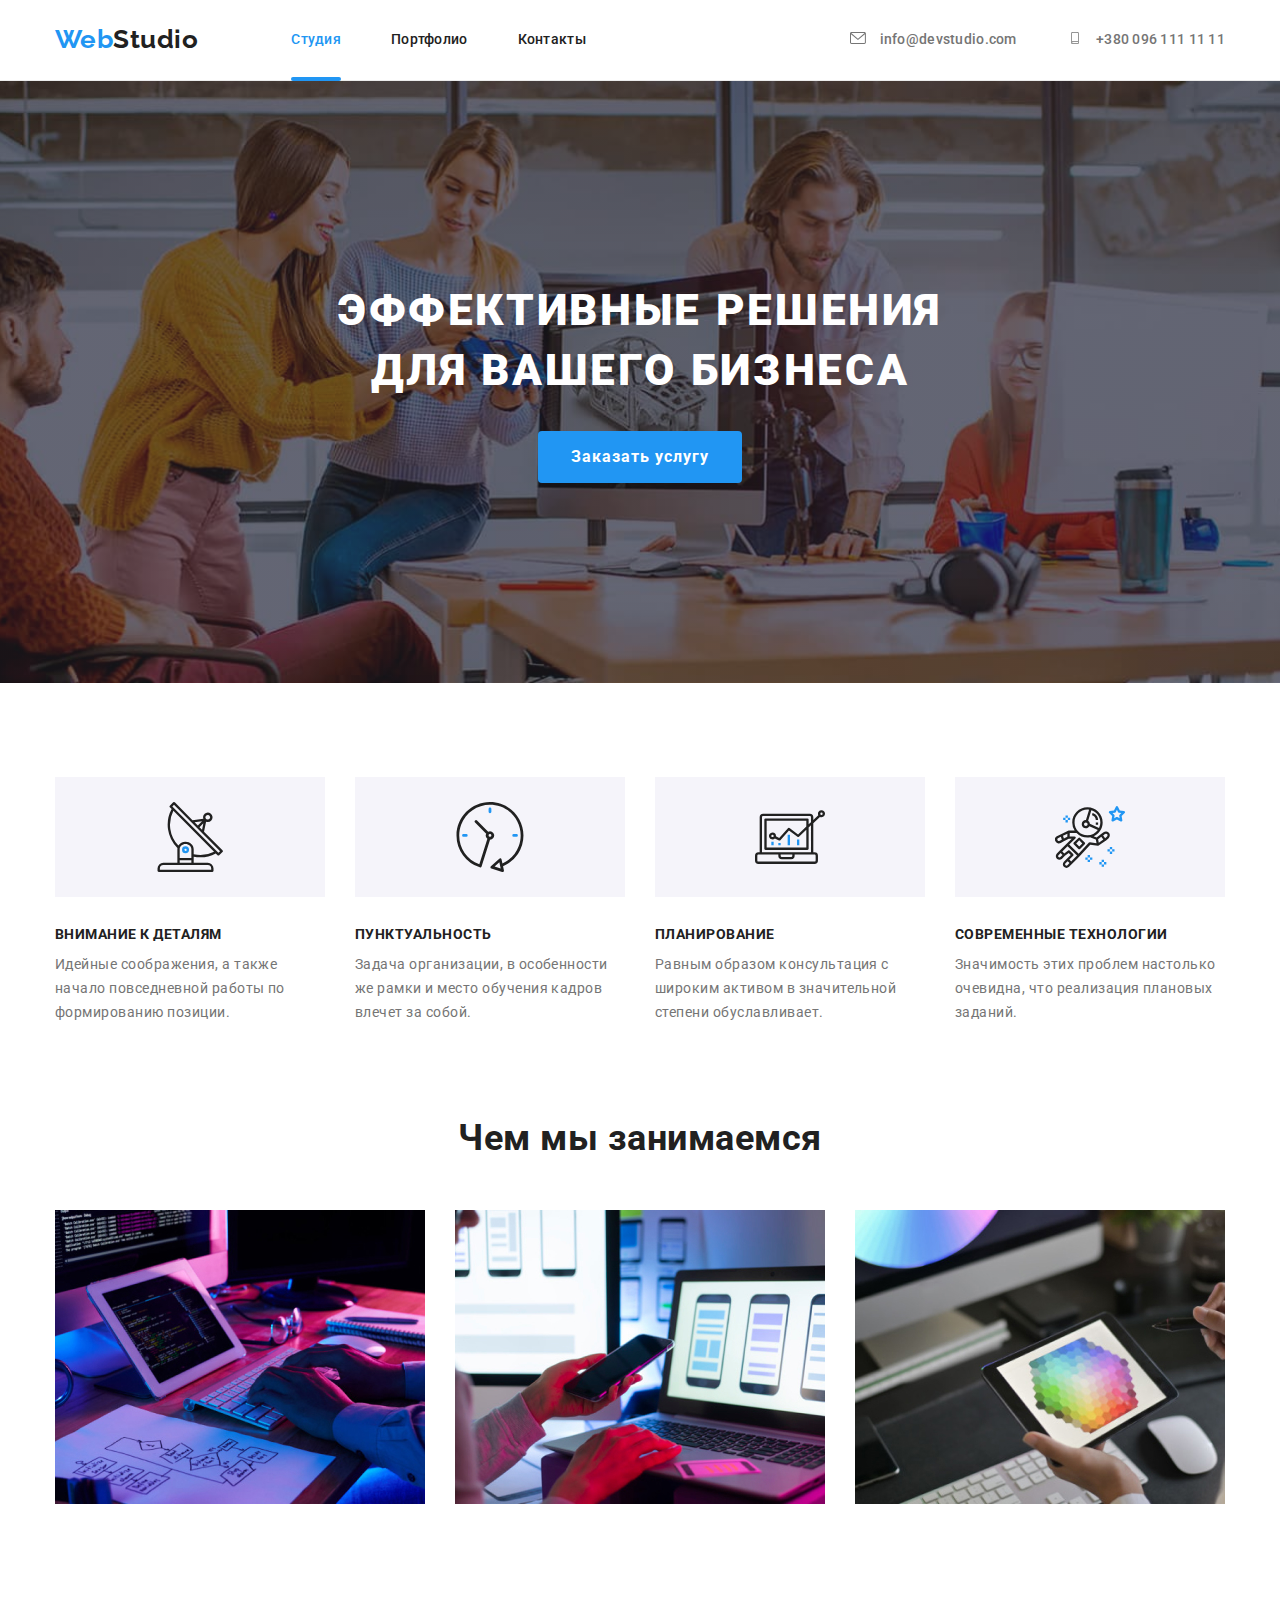
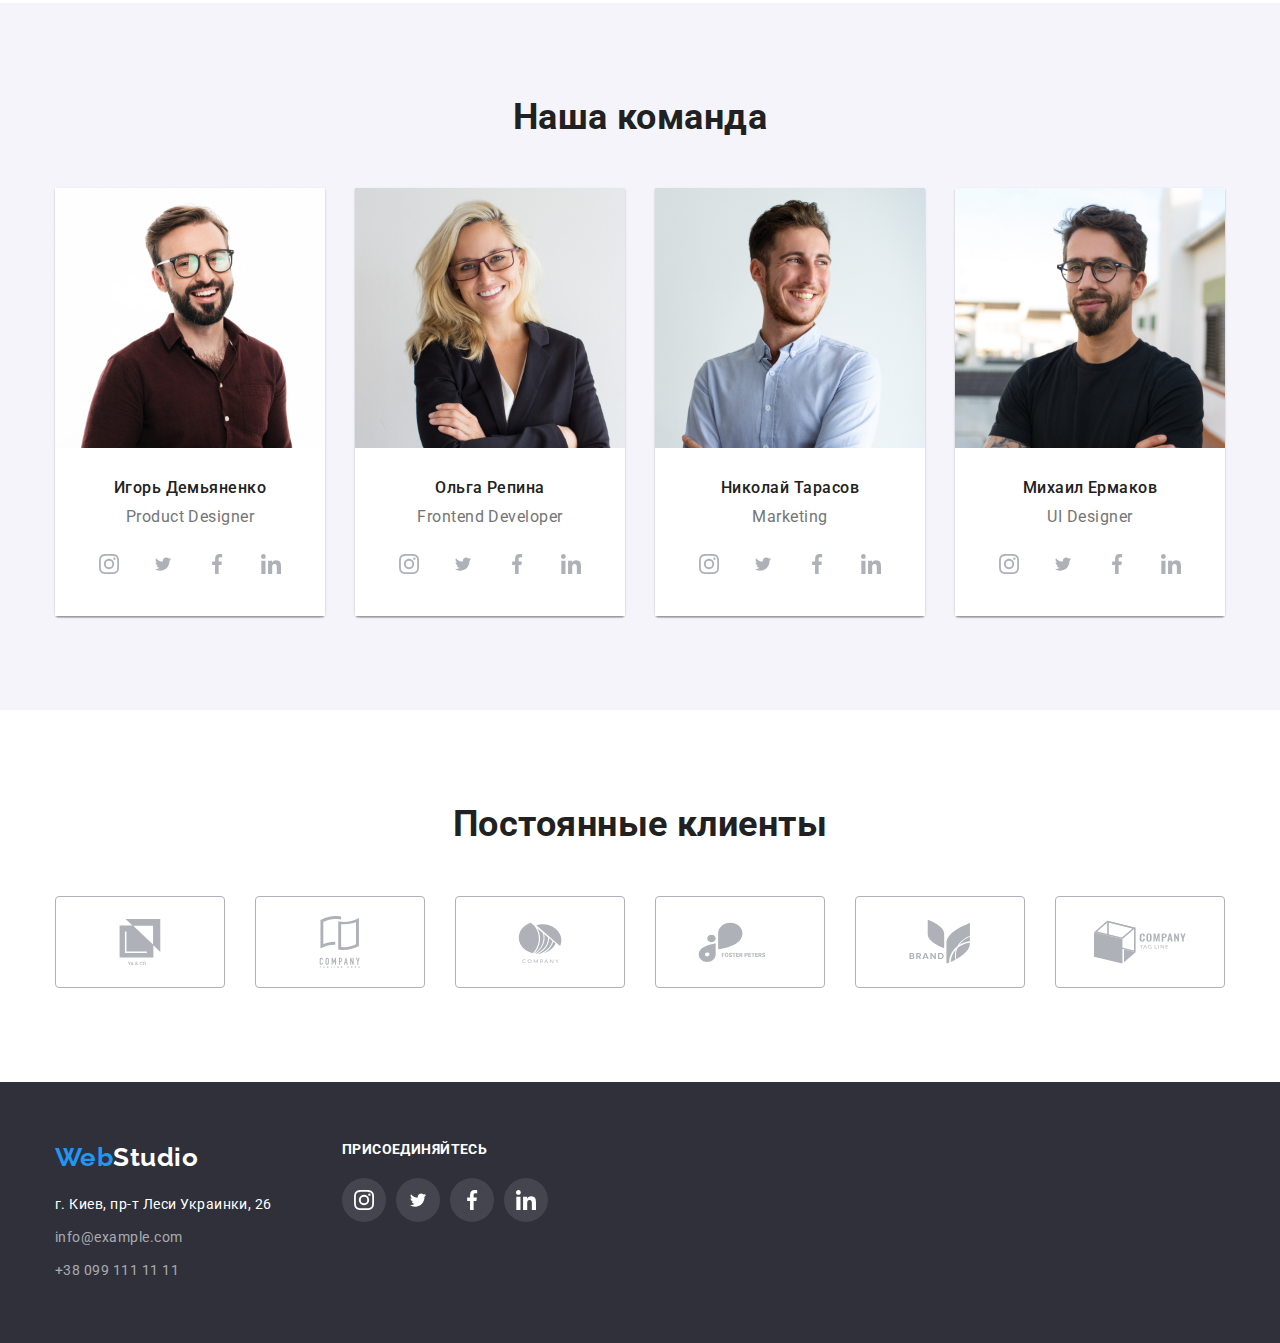
==== index.html @ bb113593 "Summary" ====
<!DOCTYPE html>
<html lang="ru">
  <head>
    <meta charset="UTF-8" />
    <meta http-equiv="X-UA-Compatible" content="IE=edge" />
    <meta name="viewport" content="width=device-width, initial-scale=1.0" />
    <link rel="preconnect" href="https://fonts.googleapis.com" />
    <link rel="preconnect" href="https://fonts.gstatic.com" crossorigin />
    <link
      href="https://fonts.googleapis.com/css2?family=Raleway:wght@700&family=Roboto:wght@400;500;700;900&display=swap"
      rel="stylesheet"
    />
    <link
      rel="stylesheet"
      href="https://cdnjs.cloudflare.com/ajax/libs/modern-normalize/1.1.0/modern-normalize.css"
      integrity="sha512-Y0MM+V6ymRKN2zStTqzQ227DWhhp4Mzdo6gnlRnuaNCbc+YN/ZH0sBCLTM4M0oSy9c9VKiCvd4Jk44aCLrNS5Q=="
      crossorigin="anonymous"
      referrerpolicy="no-referrer"
    />
    <title>Web Studio (Version 2.1)</title>
    <link rel="stylesheet" href="./css/styles.css" />
  </head>
  <body>
    <header class="header">
      <div class="container">
        <nav header-nav>
          <a href="./index.html" class="header-logo"
            >Web<span class="dark-logo">Studio</span></a
          >
          <ul class="header-list list">
            <li class="header-item">
              <a href="./index.html" class="link current">Студия</a>
            </li>
            <li class="header-item">
              <a href="./portfolio.html" class="link">Портфолио</a>
            </li>
            <li class="header-item"><a href="" class="link">Контакты</a></li>
          </ul>
        </nav>
        <ul class="header-contact list">
          <li class="contact-item">
            <a href="mailto:info@devstudio.com" class="contact-link link"
              ><svg class="contact-icon" widght="16" height="12">
                <use href="./images/icons.svg#icon-envelope"></use>
              </svg>
              info@devstudio.com</a
            >
          </li>
          <li class="contact-item">
            <a href="tel:+380961111111" class="contact-link link"
              ><svg class="contact-icon" widght="16" height="12">
                <use href="./images/icons.svg#icon-smartphone"></use>
              </svg>
              +380 096 111 11 11</a
            >
          </li>
        </ul>
      </div>
    </header>
    <main>
      <section class="hero">
        <div class="container">
          <h1 class="hero-title">Эффективные решения для вашего бизнеса</h1>
          <button type="button" class="hero-button button" data-modal-open>
            Заказать услугу
          </button>
        </div>
      </section>
      <section class="feature">
        <div class="container">
          <h2 class="feature-title">Особенности</h2>
          <ul class="feature-list list">
            <li class="feature-item">
              <div class="feature-container">
                <svg class="feature-icon" widght="65.32" height="70">
                  <use href="./images/icons.svg#icon-Group"></use>
                </svg>
              </div>
              <h3 class="feature-name">Внимание к деталям</h3>
              <p class="feature-text">
                Идейные соображения, а также начало повседневной работы по
                формированию позиции.
              </p>
            </li>
            <li class="feature-item">
              <div class="feature-container">
                <svg class="feature-icon" widght="66.96" height="70">
                  <use href="./images/icons.svg#icon-clock"></use>
                </svg>
              </div>
              <h3 class="feature-name">Пунктуальность</h3>
              <p class="feature-text">
                Задача организации, в особенности же рамки и место обучения
                кадров влечет за собой.
              </p>
            </li>
            <li class="feature-item">
              <div class="feature-container">
                <svg class="feature-icon" widght="70" height="53.69">
                  <use href="./images/icons.svg#icon-diagram"></use>
                </svg>
              </div>
              <h3 class="feature-name">Планирование</h3>
              <p class="feature-text">
                Равным образом консультация с широким активом в значительной
                степени обуславливает.
              </p>
            </li>
            <li class="feature-item">
              <div class="feature-container">
                <svg class="feature-icon" widght="70" height="70">
                  <use href="./images/icons.svg#icon-astronaut"></use>
                </svg>
              </div>
              <h3 class="feature-name">Современные технологии</h3>
              <p class="feature-text">
                Значимость этих проблем настолько очевидна, что реализация
                плановых заданий.
              </p>
            </li>
          </ul>
        </div>
      </section>
      <section class="section">
        <div class="container">
          <h2 class="section-title">Чем мы занимаемся</h2>
          <ul class="section-list list">
            <li class="section-item">
              <img
                src="./images/technology1.jpg"
                alt="мужчина печатает на клавиатуре"
                width="370"
                height="294"
              />
            </li>
            <li class="section-item">
              <img
                src="./images/technology2.jpg"
                alt="соединение телефона с ноутбуком"
                width="370"
                height="294"
              />
            </li>
            <li class="section-item">
              <img
                src="./images/technology3.jpg"
                alt="палитра цветов на планшете"
                width="370"
                height="294"
              />
            </li>
          </ul>
        </div>
      </section>
      <section class="team">
        <div class="container">
          <h2 class="team-title">Наша команда</h2>
          <ul class="team-list list">
            <li class="team-item">
              <img
                class="team-img"
                src="./images/ourteam1.jpg"
                alt="Игорь Демьяненко"
                width="270"
                height="260"
              />
              <div class="team-captain">
                <h3 class="team-name">Игорь Демьяненко</h3>
                <p class="team-text">Product Designer</p>
                <ul class="team-captain-list">
                  <li class="team-captain-item">
                    <a href="" class="team-captain-link"
                      ><svg class="team-soc-icon" widght="20" height="20">
                        <use href="./images/icons.svg#icon-instagram"></use>
                      </svg>
                    </a>
                  </li>
                  <li class="team-captain-item">
                    <a href="" class="team-captain-link"
                      ><svg class="team-soc-icon" widght="20" height="16.25">
                        <use href="./images/icons.svg#icon-twitter"></use>
                      </svg>
                    </a>
                  </li>
                  <li class="team-captain-item">
                    <a href="" class="team-captain-link"
                      ><svg class="team-soc-icon" widght="10" height="20">
                        <use href="./images/icons.svg#icon-facebook"></use>
                      </svg>
                    </a>
                  </li>
                  <li class="team-captain-item">
                    <a href="" class="team-captain-link"
                      ><svg class="team-soc-icon" widght="20" height="20">
                        <use href="./images/icons.svg#icon-linkedin"></use>
                      </svg>
                    </a>
                  </li>
                </ul>
              </div>
            </li>
            <li class="team-item">
              <img
                class="team-img"
                src="./images/ourteam2.jpg"
                alt="Ольга Репина"
                width="270"
                height="260"
              />
              <div class="team-captain">
                <h3 class="team-name">Ольга Репина</h3>
                <p class="team-text">Frontend Developer</p>
                <ul class="team-captain-list">
                  <li class="team-captain-item">
                    <a href="" class="team-captain-link"
                      ><svg class="team-soc-icon" widght="20" height="20">
                        <use href="./images/icons.svg#icon-instagram"></use>
                      </svg>
                    </a>
                  </li>
                  <li class="team-captain-item">
                    <a href="" class="team-captain-link"
                      ><svg class="team-soc-icon" widght="20" height="16.25">
                        <use href="./images/icons.svg#icon-twitter"></use>
                      </svg>
                    </a>
                  </li>
                  <li class="team-captain-item">
                    <a href="" class="team-captain-link"
                      ><svg class="team-soc-icon" widght="10" height="20">
                        <use href="./images/icons.svg#icon-facebook"></use>
                      </svg>
                    </a>
                  </li>
                  <li class="team-captain-item">
                    <a href="" class="team-captain-link"
                      ><svg class="team-soc-icon" widght="20" height="20">
                        <use href="./images/icons.svg#icon-linkedin"></use>
                      </svg>
                    </a>
                  </li>
                </ul>
              </div>
            </li>
            <li class="team-item">
              <img
                class="team-img"
                src="./images/ourteam3.jpg"
                alt="Николай Тарасов"
                width="270"
                height="260"
              />
              <div class="team-captain">
                <h3 class="team-name">Николай Тарасов</h3>
                <p class="team-text">Marketing</p>
                <ul class="team-captain-list">
                  <li class="team-captain-item">
                    <a href="" class="team-captain-link"
                      ><svg class="team-soc-icon" widght="20" height="20">
                        <use href="./images/icons.svg#icon-instagram"></use>
                      </svg>
                    </a>
                  </li>
                  <li class="team-captain-item">
                    <a href="" class="team-captain-link"
                      ><svg class="team-soc-icon" widght="20" height="16.25">
                        <use href="./images/icons.svg#icon-twitter"></use>
                      </svg>
                    </a>
                  </li>
                  <li class="team-captain-item">
                    <a href="" class="team-captain-link"
                      ><svg class="team-soc-icon" widght="10" height="20">
                        <use href="./images/icons.svg#icon-facebook"></use>
                      </svg>
                    </a>
                  </li>
                  <li class="team-captain-item">
                    <a href="" class="team-captain-link"
                      ><svg class="team-soc-icon" widght="20" height="20">
                        <use href="./images/icons.svg#icon-linkedin"></use>
                      </svg>
                    </a>
                  </li>
                </ul>
              </div>
            </li>
            <li class="team-item">
              <img
                class="team-img"
                src="./images/ourteam4.jpg"
                alt="Михаил Ермаков"
                width="270"
                height="260"
              />
              <div class="team-captain">
                <h3 class="team-name">Михаил Ермаков</h3>
                <p class="team-text">UI Designer</p>
                <ul class="team-captain-list">
                  <li class="team-captain-item">
                    <a href="" class="team-captain-link"
                      ><svg class="team-soc-icon" widght="20" height="20">
                        <use href="./images/icons.svg#icon-instagram"></use>
                      </svg>
                    </a>
                  </li>
                  <li class="team-captain-item">
                    <a href="" class="team-captain-link"
                      ><svg class="team-soc-icon" widght="20" height="16.25">
                        <use href="./images/icons.svg#icon-twitter"></use>
                      </svg>
                    </a>
                  </li>
                  <li class="team-captain-item">
                    <a href="" class="team-captain-link"
                      ><svg class="team-soc-icon" widght="10" height="20">
                        <use href="./images/icons.svg#icon-facebook"></use>
                      </svg>
                    </a>
                  </li>
                  <li class="team-captain-item">
                    <a href="" class="team-captain-link"
                      ><svg class="team-soc-icon" widght="20" height="20">
                        <use href="./images/icons.svg#icon-linkedin"></use>
                      </svg>
                    </a>
                  </li>
                </ul>
              </div>
            </li>
          </ul>
        </div>
      </section>
      <section class="client">
        <div class="container">
          <h2 class="client-title">Постоянные клиенты</h2>
          <ul class="client-list list">
            <li class="client-item">
              <a href="" class="client-link">
                <svg class="client-icon" widght="41" height="46.7">
                  <use href="./images/icons.svg#icon-union"></use>
                </svg>
              </a>
            </li>
            <li class="client-item">
              <a href="" class="client-link">
                <svg class="client-icon" widght="40" height="52">
                  <use href="./images/icons.svg#icon-tagline"></use>
                </svg>
              </a>
            </li>
            <li class="client-item">
              <a href="" class="client-link">
                <svg class="client-icon" widght="43.46" height="41.18">
                  <use href="./images/icons.svg#icon-company"></use>
                </svg>
              </a>
            </li>
            <li class="client-item">
              <a href="" class="client-link">
                <svg class="client-icon" widght="84.44" height="40.62">
                  <use href="./images/icons.svg#icon-foster"></use>
                </svg>
              </a>
            </li>
            <li class="client-item">
              <a href="" class="client-link">
                <svg class="client-icon" widght="62.54" height="45.43">
                  <use href="./images/icons.svg#icon-brand"></use>
                </svg>
              </a>
            </li>
            <li class="client-item">
              <a href="" class="client-link">
                <svg class="client-icon" widght="93.79" height="43.93">
                  <use href="./images/icons.svg#icon-tag"></use>
                </svg>
              </a>
            </li>
          </ul>
        </div>
      </section>
    </main>
    <footer class="footer">
      <div class="container ft">
        <div class="footer-container">
          <a href="./index.html" class="footer-logo"
            >Web<span class="light-logo">Studio</span>
          </a>
          <address class="footer-address">
            <ul class="footer-list list">
              <li class="footer-item">
                <a
                  href="https://bit.ly/3pXMvUd"
                  target="_blank"
                  rel="noreferrer noopener"
                  class="link address"
                  >г. Киев, пр-т Леси Украинки, 26</a
                >
              </li>
              <li class="footer-item">
                <a href="mailto:info@example.com" class="link contact">
                  info@example.com</a
                >
              </li>
              <li class="footer-item">
                <a href="tel:+380991111111" class="link contact"
                  >+38 099 111 11 11
                </a>
              </li>
            </ul>
          </address>
        </div>
        <div class="form">
          <h1></h1>
          <h2></h2>
          <h3 class="form-title">Присоединяйтесь</h3>
          <ul class="form-list list">
            <li class="form-item">
              <a href="" class="form-link"
                ><svg class="tform-icon" widght="20" height="20">
                  <use href="./images/icons.svg#icon-instagram"></use>
                </svg>
              </a>
            </li>
            <li class="form-item">
              <a href="" class="form-link"
                ><svg class="form-icon" widght="20" height="16.25">
                  <use href="./images/icons.svg#icon-twitter"></use>
                </svg>
              </a>
            </li>
            <li class="form-item">
              <a href="" class="form-link"
                ><svg class="form-icon" widght="10" height="20">
                  <use href="./images/icons.svg#icon-facebook"></use>
                </svg>
              </a>
            </li>
            <li class="form-item">
              <a href="" class="form-link"
                ><svg class="form-icon" widght="20" height="20">
                  <use href="./images/icons.svg#icon-linkedin"></use>
                </svg>
              </a>
            </li>
          </ul>
        </div>
      </div>
    </footer>
    <div class="backdrop is-hidden" data-backdrop>
      <div class="modal">
        <button class="modal-button" data-modal-close>
          <svg class="modal-icon" weight="11" height="11">
            <use href="./images/icon.svg#icon-close"></use>
          </svg>
        </button>
      </div>
    </div>
    <script src="/js/modal.js"></script>
  </body>
</html>
---- css/styles.css ----
:root {
  --primary-text-color: #757575;
  --title-text-color: #212121;
  --accent-color: #2196f3;
  --primary-bg-color: #ffffff;
}
p,
h1,
h2,
h3,
h4,
h5,
h6 {
  margin: 0;
}
ul,
ol {
  margin: 0;
  padding-left: 0;
}
.container {
  width: 1200px;
  margin: 0 auto;
  padding-left: 15px;
  padding-right: 15px;
  /* outline: 1px solid green; */
}
body {
  background-color: var(--primary-bg-color);
  color: var(--primary-text-color);
  font-family: 'Roboto', sans-serif;
  font-weight: 400;
  font-style: normal;
  letter-spacing: 0.03em;
}

.button {
  display: flex;
  background-color: #f5f4fa;
  color: var(--title-text-color);
  font-family: inherit;
  font-style: normal;
  font-weight: 500;
  font-size: 16px;
  line-height: 1.62;
  align-items: center;
  text-align: center;
  letter-spacing: 0.03em;
  cursor: pointer;
  padding: 6px 22px;
  border-radius: 4px;
  border: 1px solid transparent;
}

.button:hover,
.button:focus {
  background-color: #2196f3;
  color: #ffffff;
  box-shadow: 0px 3px 1px rgba(0, 0, 0, 0.1), 0px 1px 2px rgba(0, 0, 0, 0.08),
    0px 2px 2px rgba(0, 0, 0, 0.12);
}

/* ---------------Header--------------- */
.header {
  background-color: #ffffff;
  padding-top: 24px;
  padding-bottom: 25px;
  border-bottom: 1px solid #ececec;
}
.header .container {
  display: flex;
  align-items: center;
}
.header-logo {
  color: var(--accent-color);
  font-family: 'Raleway', sans-serif;
  font-weight: 700;
  font-size: 26px;
  line-height: 1.19;
  text-decoration: none;
  display: flex;
  margin-right: 93px;
}
.dark-logo {
  color: var(--title-text-color);
}
nav {
  display: flex;
  align-items: center;
}
.header-list {
  display: flex;
}
.header-contact {
  display: flex;
  margin-left: auto;
}
.list {
  list-style: none;
}
.header-list .link {
  color: var(--title-text-color);
  font-weight: 500;
  font-size: 14px;
  line-height: 1.14;
  letter-spacing: 0.02em;
}

.header-item:not(:last-child) {
  margin-right: 50px;
}

.header-contact .link {
  font-weight: 500;
  font-size: 14px;
  line-height: 1.14;
  letter-spacing: 0.02em;
  width: 100%;
  height: 100%;
  color: #757575;
}
.contact-icon {
  fill: currentColor;
  width: 16px;
  margin-right: 10px;
}
.contact-icon:hover,
.contact-icon:focus {
  fill: var(--accent-color);
}

.contact-item:not(:last-child) {
  margin-right: 50px;
}
.header-list .link:hover,
.header-list .link:focus {
  color: var(--accent-color);
}
.header-list .link.current {
  color: var(--accent-color);
}
.link {
  color: var(--primary-text-color);
  text-decoration: none;
}
.link:hover,
.link:focus {
  color: var(--accent-color);
}
.current {
  position: relative;
}
.current::after {
  content: '';
  display: block;
  background-image: url(../images/hover.png);
  height: 4px;
  width: 100%;
  background-color: rgba(33, 150, 243, 1);
  border-radius: 2px;
  position: absolute;
  bottom: -34px;
}

/* -----------------------hero-------------------------------------- */

.hero {
  max-width: 1600px;
  background-color: #2f303a;
  background-image: linear-gradient(
      rgba(47, 48, 58, 0.4),
      rgba(47, 48, 58, 0.4)
    ),
    url(../images/hero-bgr.jpg);
  background-repeat: no-repeat;
  background-size: cover;
  background-position: center;
  padding-top: 200px;
  padding-bottom: 200px;
  display: block;
  justify-content: center;
  margin-right: auto;
  margin-left: auto;
}
.hero-title {
  color: #ffffff;
  font-weight: 900;
  font-size: 44px;
  line-height: 1.36;
  text-align: center;
  letter-spacing: 0.06em;
  text-transform: uppercase;
  max-width: 696px;
  margin-bottom: 30px;
  margin-right: auto;
  margin-left: auto;
}
.hero-button {
  font-weight: 700;
  font-size: 16px;
  line-height: 1.88;
  justify-content: center;
  letter-spacing: 0.06em;
  background-color: var(--accent-color);
  color: #ffffff;
  border-radius: 4px;
  padding: 10px 32px;
  margin-right: auto;
  margin-left: auto;
}
/* ---------------------------Feature----------------------------- */
.feature {
  background-color: var(--primary-bg-color);
  padding-top: 94px;
  padding-bottom: 47px;
}
.feature-title {
  display: none;
}
.feature-list {
  display: flex;
}
.feature-item {
  max-width: 270px;
}

.feature-item:not(:last-child) {
  margin-right: 30px;
}
.feature-container {
  width: 270px;
  height: 120px;
  background-color: #f5f4fa;
  margin-bottom: 30px;
  display: flex;
  justify-content: center;
  align-items: center;
}
.feature-icon {
  border-radius: 4px;
  background-color: #f5f4fa;
  width: 70px;
  height: 70px;
}

.feature-name {
  color: var(--title-text-color);
  font-weight: 700;
  font-size: 14px;
  line-height: 1.14;
  text-transform: uppercase;
  margin-bottom: 10px;
}
.feature-text {
  color: var(--primary-text-color);
  font-size: 14px;
  line-height: 1.71;
}

/* --------------------section-------------------------------- */

.section {
  background-color: var(--primary-bg-color);
  padding-top: 47px;
  padding-bottom: 94px;
}
.section-title {
  color: var(--title-text-color);
  font-weight: 700;
  font-size: 36px;
  line-height: 1.16;
  text-align: center;
  margin-bottom: 50px;
}
.section-list {
  display: flex;
}
.section-item:not(:last-child) {
  margin-right: 30px;
}

/* --------------------------Team----------------------------------------- */

.team {
  background-color: #f5f4fa;
  padding-top: 94px;
  padding-bottom: 94px;
}
.team-title {
  color: var(--title-text-color);
  font-weight: 700;
  font-size: 36px;
  line-height: 1.16;
  text-align: center;
  margin-bottom: 50px;
}
.team-list {
  display: flex;
}
.team-item {
  flex-basis: calc(100 % / 4 - 30);
  box-shadow: 0px 2px 1px 0px rgba(0, 0, 0, 0.2),
    0px 1px 1px 0px rgba(0, 0, 0, 0.14), 0px 1px 3px 0px rgba(0, 0, 0, 0.12);
  border-radius: 0px 0px 4px 4px;
}
.team-item:not(:last-child) {
  margin-right: 30px;
}
.team-captain {
  background-color: var(--primary-bg-color);
  padding-top: 30px;
  padding-bottom: 30px;
}
.team-name {
  color: var(--title-text-color);
  font-weight: 500;
  font-size: 16px;
  line-height: 1.19;
  text-align: center;
  margin-bottom: 10px;
}
.team-img {
  display: block;
}
.team-text {
  font-size: 16px;
  line-height: 1.19;
  text-align: center;
  margin-bottom: 16px;
}
.team-captain-list {
  display: flex;
  list-style: none;
  justify-content: center;
}
.team-captain-item {
  width: 44px;
  height: 44px;
  margin-right: 10px;
}
.team-captain-item:last-child {
  margin-right: 0;
}

.team-captain-link {
  width: 100%;
  height: 100%;
  background-color: #ffffff;
  border-radius: 50%;
  display: flex;
  align-items: center;
  justify-content: center;
  fill: #afb1b8;
}
.team-captain-link:hover,
.team-captain-link:focus {
  background-color: #2196f3;
  fill: rgba(255, 255, 255, 1);
}
.team-soc-icon:hover,
.team-soc-icon:focus {
  fill: rgba(255, 255, 255, 1);
}
/* ------------------Client--------------------------------- */

.client {
  padding-top: 94px;
  padding-bottom: 94px;
}
.client-title {
  color: var(--title-text-color);
  font-weight: 700;
  font-size: 36px;
  line-height: 1.16;
  text-align: center;
  margin-bottom: 50px;
}
.client-list {
  display: flex;
  justify-content: center;
}
.client-item {
  width: 170px;
  height: 92px;
}
.client-item:not(:last-child) {
  margin-right: 30px;
}
.client-link {
  width: 100%;
  height: 100%;
  justify-content: center;
  display: flex;
  color: #afb1b8;
  border: 1px solid #afb1b8;
  align-items: center;
  border-radius: 4px;
}
.client-link:hover,
.client-link:focus {
  color: #2196f3;
  border: 1px solid rgba(33, 150, 243, 1);
  outline: transparent;
}
.client-icon {
  fill: currentColor;
}
.client-icon:hover,
.client-icon:focus {
  fill: #2196f3;
}
/* ----------------------------Work--------------------------------------- */

.main {
  padding-top: 94px;
  padding-bottom: 94px;
}
.work-title {
  display: none;
}
.list-button {
  display: flex;
  flex-direction: row;
  margin-bottom: 50px;
  justify-content: center;
}
.item-button {
  margin-right: 8px;
}
.item-button:last-child {
  margin-right: 0;
}

.work-list {
  display: flex;
  flex-wrap: wrap;
}
.work-item {
  flex-basis: calc(100% / 3 - 30px);
  margin-right: 30px;
  margin-bottom: 30px;
}
.work-item:hover {
  box-shadow: 0px 1px 1px rgba(0, 0, 0, 0.12), 0px 4px 4px rgba(0, 0, 0, 0.06),
    1px 4px 6px rgba(0, 0, 0, 0.16);
}

.work-item:nth-child(3n) {
  margin-right: 0;
}
.work-item:nth-last-child(-n + 3) {
  margin-bottom: 0;
}

.work-img {
  display: block;
}
.work-captain {
  padding-top: 20px;
  padding-bottom: 20px;
  padding-left: 24px;
  padding-right: 24px;
  border: 1px solid #eeeeee;
}

.work-name {
  color: var(--title-text-color);
  font-weight: 700;
  font-size: 18px;
  line-height: 2;
  letter-spacing: 0.06em;
  margin-bottom: 4px;
}

.work-text {
  font-size: 16px;
  line-height: 1.9;
}

/* ----------------------Footer------------------------------------ */

.footer {
  background-color: #2f303a;
  padding-top: 60px;
  padding-bottom: 60px;
  display: flex;
}
.footer-logo {
  display: block;
  color: var(--accent-color);
  font-family: 'Raleway';
  font-weight: 700;
  font-size: 26px;
  line-height: 1.19;
  text-decoration: none;
  margin-bottom: 20px;
}
.light-logo {
  color: #ffffff;
}
.footer-item > .link {
  font-style: normal;
  font-size: 14px;
  line-height: 1.71;
}
.contact {
  color: rgba(255, 255, 255, 0.6);
}
.address {
  display: block;
  color: #ffffff;
}
.footer-item:not(:last-child) {
  margin-bottom: 9px;
}
.form {
  outline: 1px, solid, white;
}
.form-title {
  font-family: 'Roboto';
  font-style: normal;
  font-weight: 700;
  font-size: 14px;
  line-height: 1.14;
  letter-spacing: 0.03em;
  text-transform: uppercase;
  color: var(--primary-bg-color);
  align-items: center;
  justify-content: center;
  margin-bottom: 20px;
}
.ft {
  display: flex;
}
.footer-container {
  margin-right: 70px;
}
.form-list {
  display: flex;
  justify-content: center;
}
.form-item {
  width: 44px;
  height: 44px;
  margin-right: 10px;
}
.form-item:last-child {
  margin-right: 0;
}

.form-link {
  width: 100%;
  height: 100%;
  background-color: rgba(255, 255, 255, 0.1);
  border-radius: 50%;
  display: flex;
  align-items: center;
  justify-content: center;
  fill: #ffffff;
}
.form-link:hover,
.form-link:focus {
  background-color: #2196f3;
}
/* --------------Modal------------------------------ */

.backdrop {
  position: fixed;
  background-color: rgba(0, 0, 0, 0.2);
  top: 0;
  left: 0;
  width: 100%;
  height: 100%;
}
.backdrop.is-hidden {
  opacity: 0;
  pointer-events: none;
}
.modal {
  position: absolute;
  min-width: 528px;
  min-height: 581px;
  top: 50%;
  left: 50%;
  transform: translate(-50%, -50%);
  background-color: var(--primary-bg-color);
  border-radius: 4px;
  box-shadow: 0px 1px 3px rgba(0, 0, 0, 0.12), 0px 1px 1px rgba(0, 0, 0, 0.14),
    0px 2px 1px rgba(0, 0, 0, 0.2);
}
.modal-button {
  position: absolute;
  width: 30px;
  height: 30px;
  border-radius: 50%;
  border: 1px solid rgba(0, 0, 0, 0.1);
  top: 8px;
  right: 8px;
  justify-content: center;
  align-items: center;
  background-color: var(--primary-bg-color);
}
.modal-icon {
  width: 11px;
  height: 11px;
}
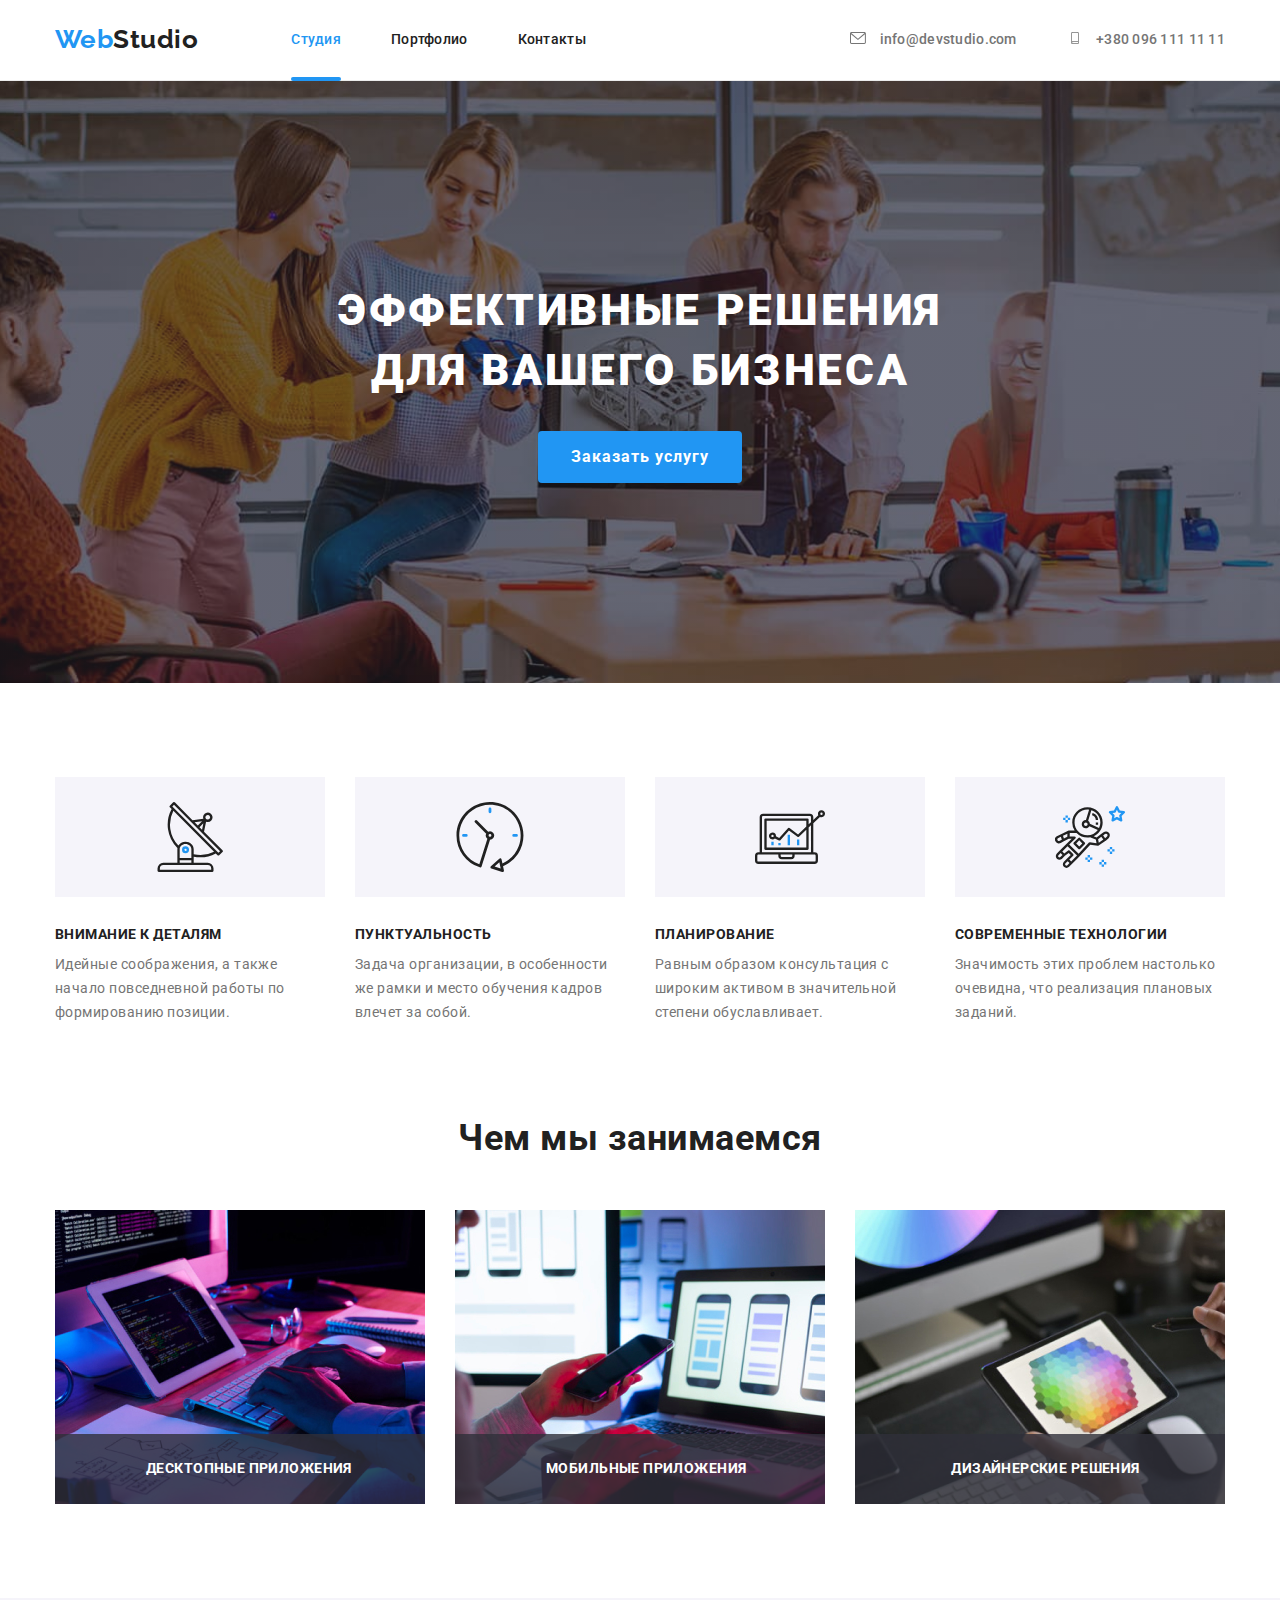
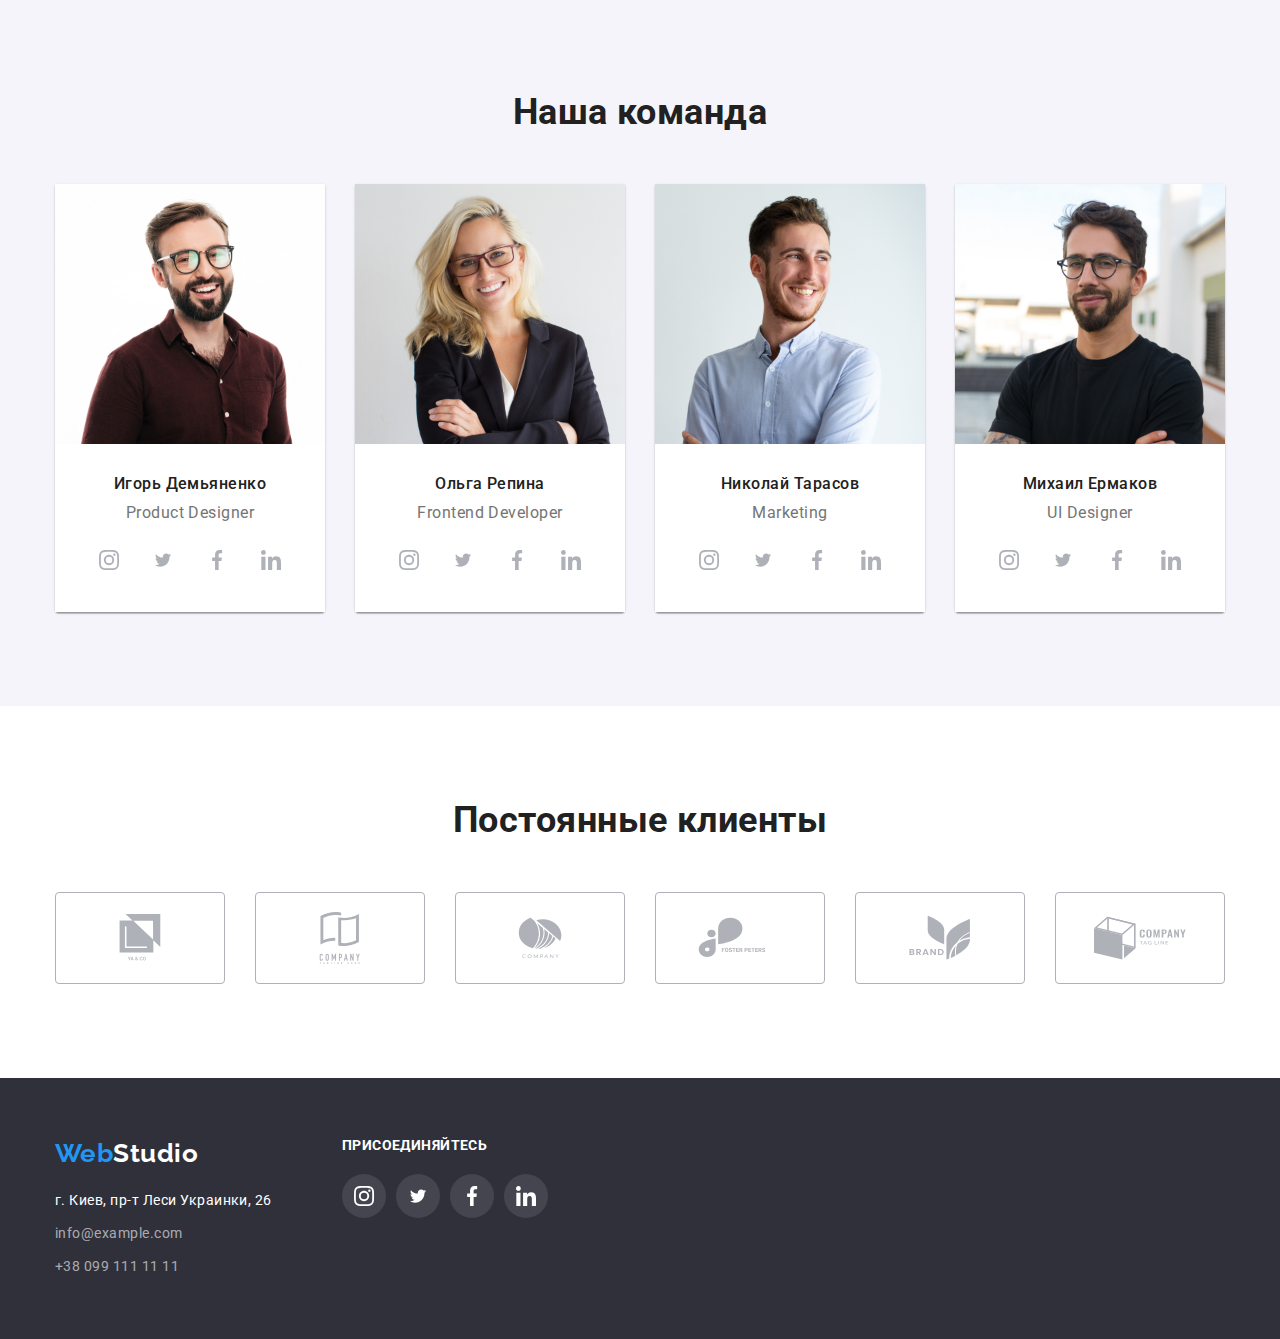
==== commit 648cea7a: "summary" ====
--- a/index.html
+++ b/index.html
@@ -132,6 +132,9 @@
                 width="370"
                 height="294"
               />
+              <div class="section-container">
+                <h3 class="section-name">Десктопные приложения</h3>
+              </div>
             </li>
             <li class="section-item">
               <img
@@ -140,6 +143,9 @@
                 width="370"
                 height="294"
               />
+              <div class="section-container">
+                <h3 class="section-name">Мобильные приложения</h3>
+              </div>
             </li>
             <li class="section-item">
               <img
@@ -148,6 +154,9 @@
                 width="370"
                 height="294"
               />
+              <div class="section-container">
+                <h3 class="section-name">Дизайнерские решения</h3>
+              </div>
             </li>
           </ul>
         </div>
@@ -448,7 +457,7 @@
         </div>
       </div>
     </footer>
-    <div class="backdrop is-hidden" data-backdrop>
+    <div class="backdrop is-hidden" data-modal>
       <div class="modal">
         <button class="modal-button" data-modal-close>
           <svg class="modal-icon" weight="11" height="11">
@@ -457,6 +466,6 @@
         </button>
       </div>
     </div>
-    <script src="/js/modal.js"></script>
+    <script src="./js/modal.js"></script>
   </body>
 </html>
--- a/css/styles.css
+++ b/css/styles.css
@@ -50,6 +50,9 @@
   padding: 6px 22px;
   border-radius: 4px;
   border: 1px solid transparent;
+  transition-property: background-color, color, box-shadow;
+  transition-duration: 250ms;
+  transition-timing-function: cubic-bezier(0.4, 0, 0.2, 1);
 }
 
 .button:hover,
@@ -138,18 +141,22 @@
 }
 .header-list .link.current {
   color: var(--accent-color);
+  position: relative;
 }
 .link {
   color: var(--primary-text-color);
   text-decoration: none;
+  transition-property: color;
+  transition-duration: 250ms;
+  transition-timing-function: cubic-bezier(0.4, 0, 0.2, 1);
 }
 .link:hover,
 .link:focus {
   color: var(--accent-color);
 }
-.current {
+/* .current {
   position: relative;
-}
+} */
 .current::after {
   content: '';
   display: block;
@@ -275,8 +282,31 @@
 .section-list {
   display: flex;
 }
+.section-item {
+  position: relative;
+  height: 294px;
+}
 .section-item:not(:last-child) {
   margin-right: 30px;
+}
+.section-container {
+  position: absolute;
+  height: 70px;
+  width: 100%;
+  bottom: 0;
+  background-color: rgba(47, 48, 58, 0.8);
+  padding: 27px 90px 27px 91px;
+}
+.section-name {
+  position: absolute;
+  font-weight: 700;
+  font-size: 14px;
+  line-height: 1.14;
+  text-align: center;
+  letter-spacing: 0.03em;
+  text-transform: uppercase;
+  color: var(--primary-bg-color);
+  min-width: 199px;
 }
 
 /* --------------------------Team----------------------------------------- */
@@ -345,16 +375,19 @@
 .team-captain-link {
   width: 100%;
   height: 100%;
-  background-color: #ffffff;
+  background-color: var(--primary-bg-color);
   border-radius: 50%;
   display: flex;
   align-items: center;
   justify-content: center;
   fill: #afb1b8;
+  transition-property: background-color, fill;
+  transition-duration: 250ms;
+  transition-timing-function: cubic-bezier(0.4, 0, 0.2, 1);
 }
 .team-captain-link:hover,
 .team-captain-link:focus {
-  background-color: #2196f3;
+  background-color: var(--accent-color);
   fill: rgba(255, 255, 255, 1);
 }
 .team-soc-icon:hover,
@@ -395,10 +428,13 @@
   border: 1px solid #afb1b8;
   align-items: center;
   border-radius: 4px;
+  transition-property: border, color;
+  transition-duration: 250ms;
+  transition-timing-function: cubic-bezier(0.4, 0, 0.2, 1);
 }
 .client-link:hover,
 .client-link:focus {
-  color: #2196f3;
+  color: var(--accent-color);
   border: 1px solid rgba(33, 150, 243, 1);
   outline: transparent;
 }
@@ -439,6 +475,9 @@
   flex-basis: calc(100% / 3 - 30px);
   margin-right: 30px;
   margin-bottom: 30px;
+  transition-property: box-shadow;
+  transition-duration: 250ms;
+  transition-timing-function: cubic-bezier(0.4, 0, 0.2, 1);
 }
 .work-item:hover {
   box-shadow: 0px 1px 1px rgba(0, 0, 0, 0.12), 0px 4px 4px rgba(0, 0, 0, 0.06),
@@ -476,7 +515,29 @@
   font-size: 16px;
   line-height: 1.9;
 }
-
+.work-container {
+  position: relative;
+  overflow: hidden;
+}
+.work-container-text {
+  background-color: rgba(33, 150, 243, 0.9);
+  font-size: 18px;
+  line-height: 1.56;
+  letter-spacing: 0.03em;
+  color: var(--primary-bg-color);
+  padding: 63px 24px;
+  position: absolute;
+  top: 0;
+  height: 100%;
+  transform: translateY(100%);
+  transition: transform 300ms linear;
+  transition-property: transform;
+  transition-duration: 250ms;
+  transition-timing-function: cubic-bezier(0.4, 0, 0.2, 1);
+}
+.work-item:hover .work-container-text {
+  transform: translateY(0);
+}
 /* ----------------------Footer------------------------------------ */
 
 .footer {
@@ -557,6 +618,9 @@
   align-items: center;
   justify-content: center;
   fill: #ffffff;
+  transition-property: background-color;
+  transition-duration: 250ms;
+  transition-timing-function: cubic-bezier(0.4, 0, 0.2, 1);
 }
 .form-link:hover,
 .form-link:focus {
@@ -575,6 +639,10 @@
 .backdrop.is-hidden {
   opacity: 0;
   pointer-events: none;
+  visibility: hidden;
+}
+.backdrop.is-hidden .moda {
+  transform: translate(-50%, -50%) scale(0) rotate(0);
 }
 .modal {
   position: absolute;
@@ -587,6 +655,8 @@
   border-radius: 4px;
   box-shadow: 0px 1px 3px rgba(0, 0, 0, 0.12), 0px 1px 1px rgba(0, 0, 0, 0.14),
     0px 2px 1px rgba(0, 0, 0, 0.2);
+  transform: translate(-50%, -50%) scale(1) rotate(0);
+  transition: transform 300ms;
 }
 .modal-button {
   position: absolute;
@@ -599,8 +669,18 @@
   justify-content: center;
   align-items: center;
   background-color: var(--primary-bg-color);
+  transition-property: border, fill;
+  transition-duration: 250ms;
+  transition-timing-function: cubic-bezier(0.4, 0, 0.2, 1);
 }
 .modal-icon {
   width: 11px;
   height: 11px;
 }
+.modal-button:hover {
+  border: 1px solid var(--accent-color);
+  fill: #2196f3;
+}
+/* .modal-icon:hover {
+  fill: #2196f3;
+} */
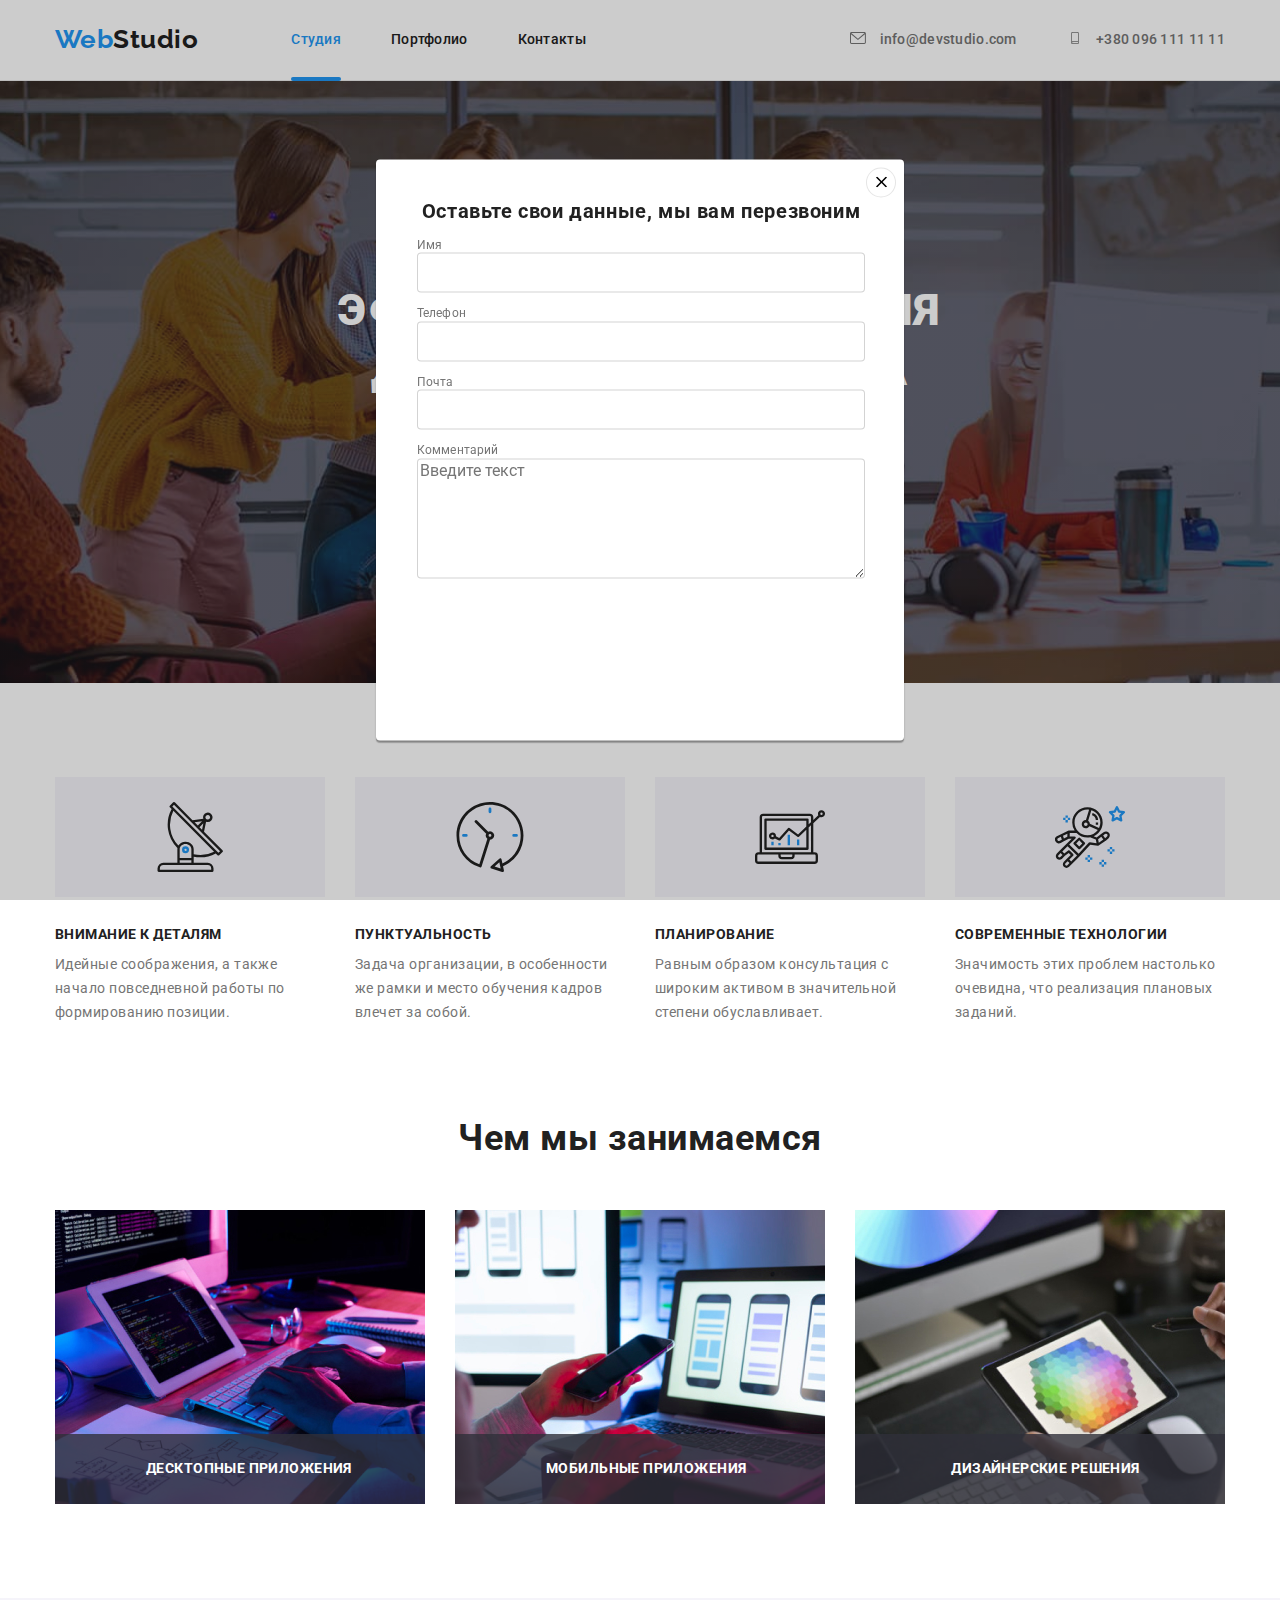
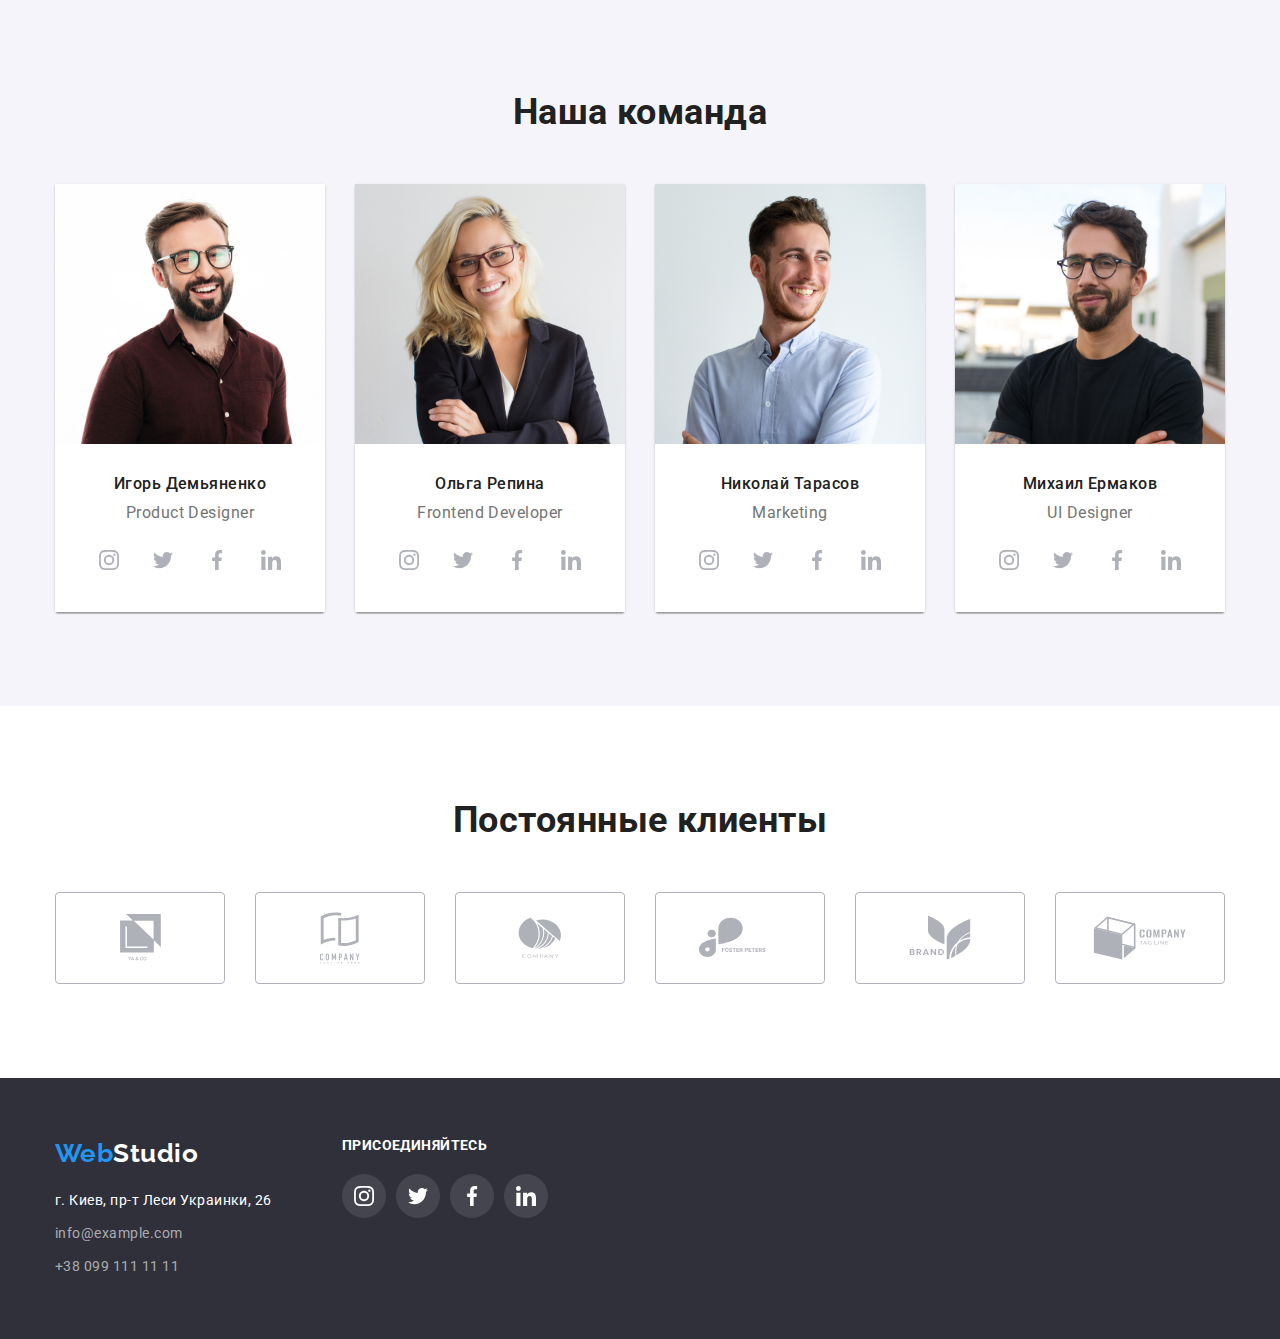
==== commit 2876b290: "modal" ====
--- a/index.html
+++ b/index.html
@@ -40,7 +40,7 @@
         <ul class="header-contact list">
           <li class="contact-item">
             <a href="mailto:info@devstudio.com" class="contact-link link"
-              ><svg class="contact-icon" widght="16" height="12">
+              ><svg class="contact-icon" width="16" height="12">
                 <use href="./images/icons.svg#icon-envelope"></use>
               </svg>
               info@devstudio.com</a
@@ -48,7 +48,7 @@
           </li>
           <li class="contact-item">
             <a href="tel:+380961111111" class="contact-link link"
-              ><svg class="contact-icon" widght="16" height="12">
+              ><svg class="contact-icon" width="16" height="12">
                 <use href="./images/icons.svg#icon-smartphone"></use>
               </svg>
               +380 096 111 11 11</a
@@ -72,7 +72,7 @@
           <ul class="feature-list list">
             <li class="feature-item">
               <div class="feature-container">
-                <svg class="feature-icon" widght="65.32" height="70">
+                <svg class="feature-icon" width="65.32" height="70">
                   <use href="./images/icons.svg#icon-Group"></use>
                 </svg>
               </div>
@@ -84,7 +84,7 @@
             </li>
             <li class="feature-item">
               <div class="feature-container">
-                <svg class="feature-icon" widght="66.96" height="70">
+                <svg class="feature-icon" width="66.96" height="70">
                   <use href="./images/icons.svg#icon-clock"></use>
                 </svg>
               </div>
@@ -96,7 +96,7 @@
             </li>
             <li class="feature-item">
               <div class="feature-container">
-                <svg class="feature-icon" widght="70" height="53.69">
+                <svg class="feature-icon" width="70" height="53.69">
                   <use href="./images/icons.svg#icon-diagram"></use>
                 </svg>
               </div>
@@ -108,7 +108,7 @@
             </li>
             <li class="feature-item">
               <div class="feature-container">
-                <svg class="feature-icon" widght="70" height="70">
+                <svg class="feature-icon" width="70" height="70">
                   <use href="./images/icons.svg#icon-astronaut"></use>
                 </svg>
               </div>
@@ -179,28 +179,28 @@
                 <ul class="team-captain-list">
                   <li class="team-captain-item">
                     <a href="" class="team-captain-link"
-                      ><svg class="team-soc-icon" widght="20" height="20">
+                      ><svg class="team-soc-icon" width="20" height="20">
                         <use href="./images/icons.svg#icon-instagram"></use>
                       </svg>
                     </a>
                   </li>
                   <li class="team-captain-item">
                     <a href="" class="team-captain-link"
-                      ><svg class="team-soc-icon" widght="20" height="16.25">
+                      ><svg class="team-soc-icon" width="20" height="20">
                         <use href="./images/icons.svg#icon-twitter"></use>
                       </svg>
                     </a>
                   </li>
                   <li class="team-captain-item">
                     <a href="" class="team-captain-link"
-                      ><svg class="team-soc-icon" widght="10" height="20">
+                      ><svg class="team-soc-icon" width="20" height="20">
                         <use href="./images/icons.svg#icon-facebook"></use>
                       </svg>
                     </a>
                   </li>
                   <li class="team-captain-item">
                     <a href="" class="team-captain-link"
-                      ><svg class="team-soc-icon" widght="20" height="20">
+                      ><svg class="team-soc-icon" width="20" height="20">
                         <use href="./images/icons.svg#icon-linkedin"></use>
                       </svg>
                     </a>
@@ -222,28 +222,28 @@
                 <ul class="team-captain-list">
                   <li class="team-captain-item">
                     <a href="" class="team-captain-link"
-                      ><svg class="team-soc-icon" widght="20" height="20">
+                      ><svg class="team-soc-icon" width="20" height="20">
                         <use href="./images/icons.svg#icon-instagram"></use>
                       </svg>
                     </a>
                   </li>
                   <li class="team-captain-item">
                     <a href="" class="team-captain-link"
-                      ><svg class="team-soc-icon" widght="20" height="16.25">
+                      ><svg class="team-soc-icon" width="20" height="20">
                         <use href="./images/icons.svg#icon-twitter"></use>
                       </svg>
                     </a>
                   </li>
                   <li class="team-captain-item">
                     <a href="" class="team-captain-link"
-                      ><svg class="team-soc-icon" widght="10" height="20">
+                      ><svg class="team-soc-icon" width="20" height="20">
                         <use href="./images/icons.svg#icon-facebook"></use>
                       </svg>
                     </a>
                   </li>
                   <li class="team-captain-item">
                     <a href="" class="team-captain-link"
-                      ><svg class="team-soc-icon" widght="20" height="20">
+                      ><svg class="team-soc-icon" width="20" height="20">
                         <use href="./images/icons.svg#icon-linkedin"></use>
                       </svg>
                     </a>
@@ -265,28 +265,28 @@
                 <ul class="team-captain-list">
                   <li class="team-captain-item">
                     <a href="" class="team-captain-link"
-                      ><svg class="team-soc-icon" widght="20" height="20">
+                      ><svg class="team-soc-icon" width="20" height="20">
                         <use href="./images/icons.svg#icon-instagram"></use>
                       </svg>
                     </a>
                   </li>
                   <li class="team-captain-item">
                     <a href="" class="team-captain-link"
-                      ><svg class="team-soc-icon" widght="20" height="16.25">
+                      ><svg class="team-soc-icon" width="20" height="20">
                         <use href="./images/icons.svg#icon-twitter"></use>
                       </svg>
                     </a>
                   </li>
                   <li class="team-captain-item">
                     <a href="" class="team-captain-link"
-                      ><svg class="team-soc-icon" widght="10" height="20">
+                      ><svg class="team-soc-icon" width="20" height="20">
                         <use href="./images/icons.svg#icon-facebook"></use>
                       </svg>
                     </a>
                   </li>
                   <li class="team-captain-item">
                     <a href="" class="team-captain-link"
-                      ><svg class="team-soc-icon" widght="20" height="20">
+                      ><svg class="team-soc-icon" width="20" height="20">
                         <use href="./images/icons.svg#icon-linkedin"></use>
                       </svg>
                     </a>
@@ -308,28 +308,28 @@
                 <ul class="team-captain-list">
                   <li class="team-captain-item">
                     <a href="" class="team-captain-link"
-                      ><svg class="team-soc-icon" widght="20" height="20">
+                      ><svg class="team-soc-icon" width="20" height="20">
                         <use href="./images/icons.svg#icon-instagram"></use>
                       </svg>
                     </a>
                   </li>
                   <li class="team-captain-item">
                     <a href="" class="team-captain-link"
-                      ><svg class="team-soc-icon" widght="20" height="16.25">
+                      ><svg class="team-soc-icon" width="20" height="20">
                         <use href="./images/icons.svg#icon-twitter"></use>
                       </svg>
                     </a>
                   </li>
                   <li class="team-captain-item">
                     <a href="" class="team-captain-link"
-                      ><svg class="team-soc-icon" widght="10" height="20">
+                      ><svg class="team-soc-icon" width="20" height="20">
                         <use href="./images/icons.svg#icon-facebook"></use>
                       </svg>
                     </a>
                   </li>
                   <li class="team-captain-item">
                     <a href="" class="team-captain-link"
-                      ><svg class="team-soc-icon" widght="20" height="20">
+                      ><svg class="team-soc-icon" width="20" height="20">
                         <use href="./images/icons.svg#icon-linkedin"></use>
                       </svg>
                     </a>
@@ -346,42 +346,42 @@
           <ul class="client-list list">
             <li class="client-item">
               <a href="" class="client-link">
-                <svg class="client-icon" widght="41" height="46.7">
+                <svg class="client-icon" width="41" height="46.7">
                   <use href="./images/icons.svg#icon-union"></use>
                 </svg>
               </a>
             </li>
             <li class="client-item">
               <a href="" class="client-link">
-                <svg class="client-icon" widght="40" height="52">
+                <svg class="client-icon" width="40" height="52">
                   <use href="./images/icons.svg#icon-tagline"></use>
                 </svg>
               </a>
             </li>
             <li class="client-item">
               <a href="" class="client-link">
-                <svg class="client-icon" widght="43.46" height="41.18">
+                <svg class="client-icon" width="43.46" height="41.18">
                   <use href="./images/icons.svg#icon-company"></use>
                 </svg>
               </a>
             </li>
             <li class="client-item">
               <a href="" class="client-link">
-                <svg class="client-icon" widght="84.44" height="40.62">
+                <svg class="client-icon" width="84.44" height="40.62">
                   <use href="./images/icons.svg#icon-foster"></use>
                 </svg>
               </a>
             </li>
             <li class="client-item">
               <a href="" class="client-link">
-                <svg class="client-icon" widght="62.54" height="45.43">
+                <svg class="client-icon" width="62.54" height="45.43">
                   <use href="./images/icons.svg#icon-brand"></use>
                 </svg>
               </a>
             </li>
             <li class="client-item">
               <a href="" class="client-link">
-                <svg class="client-icon" widght="93.79" height="43.93">
+                <svg class="client-icon" width="93.79" height="43.93">
                   <use href="./images/icons.svg#icon-tag"></use>
                 </svg>
               </a>
@@ -427,28 +427,28 @@
           <ul class="form-list list">
             <li class="form-item">
               <a href="" class="form-link"
-                ><svg class="tform-icon" widght="20" height="20">
+                ><svg class="tform-icon" width="20" height="20">
                   <use href="./images/icons.svg#icon-instagram"></use>
                 </svg>
               </a>
             </li>
             <li class="form-item">
               <a href="" class="form-link"
-                ><svg class="form-icon" widght="20" height="16.25">
+                ><svg class="form-icon" width="20" height="20">
                   <use href="./images/icons.svg#icon-twitter"></use>
                 </svg>
               </a>
             </li>
             <li class="form-item">
               <a href="" class="form-link"
-                ><svg class="form-icon" widght="10" height="20">
+                ><svg class="form-icon" width="20" height="20">
                   <use href="./images/icons.svg#icon-facebook"></use>
                 </svg>
               </a>
             </li>
             <li class="form-item">
               <a href="" class="form-link"
-                ><svg class="form-icon" widght="20" height="20">
+                ><svg class="form-icon" width="20" height="20">
                   <use href="./images/icons.svg#icon-linkedin"></use>
                 </svg>
               </a>
@@ -457,13 +457,39 @@
         </div>
       </div>
     </footer>
-    <div class="backdrop is-hidden" data-modal>
+    <div class="backdrop" data-modal>
       <div class="modal">
         <button class="modal-button" data-modal-close>
-          <svg class="modal-icon" weight="11" height="11">
+          <svg class="modal-icon" width="11" height="11">
             <use href="./images/icon.svg#icon-close"></use>
           </svg>
         </button>
+        <p class="modal-title">Оставьте свои данные, мы вам перезвоним</p>
+        <form>
+          <label for="user-name" class="modal-label">Имя</label>
+          <input
+            type="text"
+            id="user-name"
+            name="user-name"
+            class="modal-input"
+          />
+          <label for="user-tel" class="modal-label">Телефон</label>
+          <input type="tel" id="user-tel" name="user-tel" class="modal-input" />
+          <label for="user-email" class="modal-label">Почта</label>
+          <input
+            type="email"
+            id="user-email"
+            name="user-email"
+            class="modal-input"
+          />
+          <label for="user-text" class="modal-label">Комментарий</label>
+          <textarea
+            name="user-text"
+            id="user-text"
+            class="modal-text"
+            placeholder="Введите текст"
+          ></textarea>
+        </form>
       </div>
     </div>
     <script src="./js/modal.js"></script>
--- a/css/styles.css
+++ b/css/styles.css
@@ -641,13 +641,13 @@
   pointer-events: none;
   visibility: hidden;
 }
-.backdrop.is-hidden .moda {
+.backdrop.is-hidden .modal {
   transform: translate(-50%, -50%) scale(0) rotate(0);
 }
 .modal {
   position: absolute;
-  min-width: 528px;
-  min-height: 581px;
+  width: 528px;
+  height: 581px;
   top: 50%;
   left: 50%;
   transform: translate(-50%, -50%);
@@ -657,6 +657,10 @@
     0px 2px 1px rgba(0, 0, 0, 0.2);
   transform: translate(-50%, -50%) scale(1) rotate(0);
   transition: transform 300ms;
+  padding-top: 40px;
+  padding-bottom: 40px;
+  padding-left: 41px;
+  padding-right: 39px;
 }
 .modal-button {
   position: absolute;
@@ -681,6 +685,33 @@
   border: 1px solid var(--accent-color);
   fill: #2196f3;
 }
-/* .modal-icon:hover {
-  fill: #2196f3;
-} */
+.modal-title {
+  font-weight: 700;
+  font-size: 20px;
+  line-height: 1.15;
+  text-align: center;
+  letter-spacing: 0.03em;
+  color: var(--title-text-color);
+  justify-content: center;
+  margin-bottom: 12px;
+}
+.modal-label {
+  font-size: 12px;
+  line-height: 1.17;
+  letter-spacing: 0.01em;
+  color: rgba(117, 117, 117, 1);
+  margin-bottom: 4px;
+}
+.modal-input {
+  width: 100%;
+  height: 40px;
+  border: 1px solid rgba(33, 33, 33, 0.2);
+  border-radius: 4px;
+  margin-bottom: 10px;
+}
+.modal-text {
+  width: 100%;
+  height: 120px;
+  border: 1px solid rgba(33, 33, 33, 0.2);
+  border-radius: 4px;
+}
